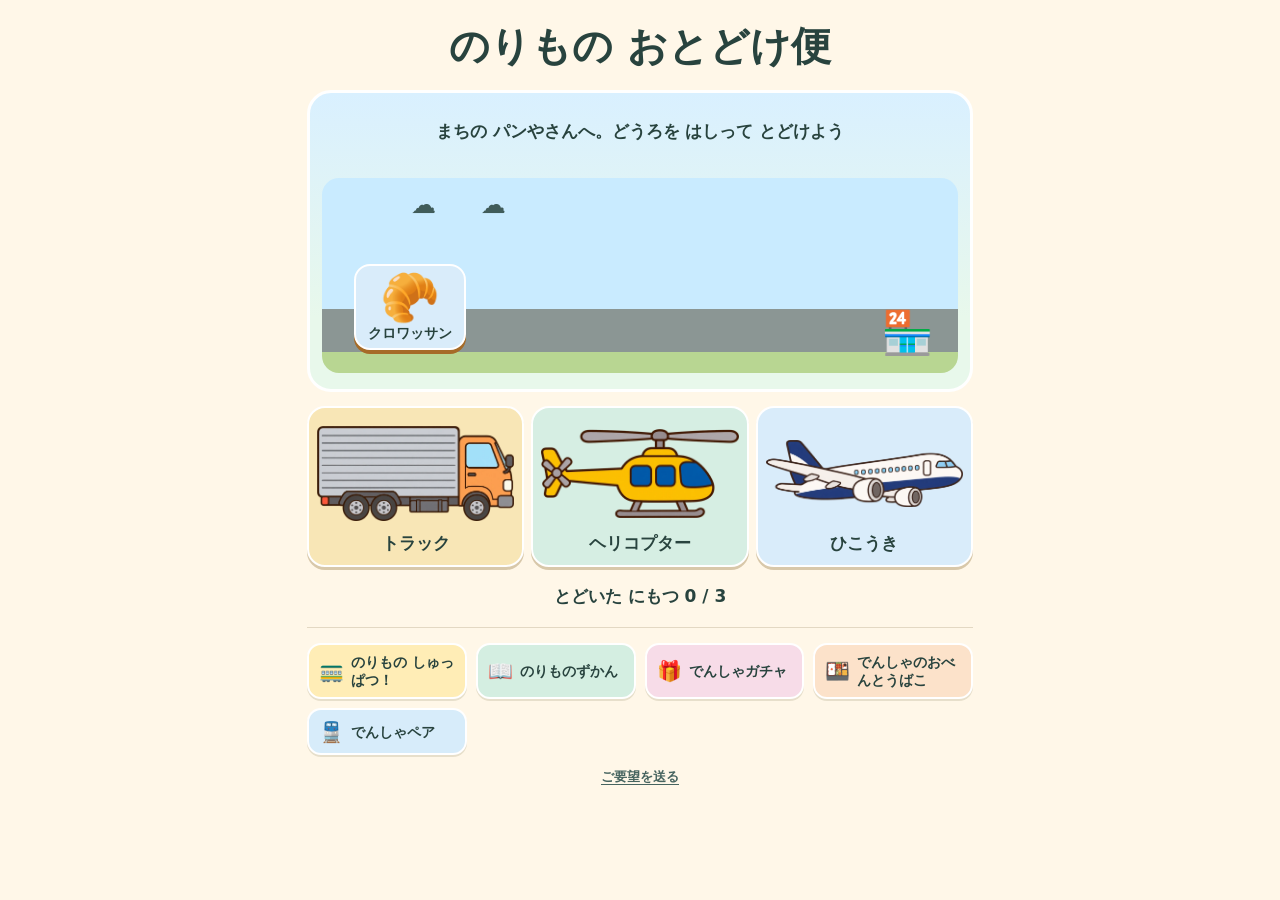
==== delivery/index.html @ 0490b46d "Publish vehicle delivery game" ====
<!doctype html>
<html lang="ja">
<meta charset="utf-8">
<meta name="viewport" content="width=device-width,initial-scale=1">
<title>のりもの おとどけ便</title>
<style>
*{box-sizing:border-box}body{margin:0;background:#fff7e8;color:#28433e;font:700 17px/1.5 system-ui,sans-serif;text-align:center}main{max-width:690px;margin:auto;padding:16px 12px}h1{margin:0;font-size:clamp(26px,6vw,40px)}.parcel{background:#def1e2;border:3px solid white;border-radius:24px;margin:14px 0;padding:16px 8px}#message{min-height:3em;margin:10px 0 0}.vehicles{display:grid;grid-template-columns:repeat(3,minmax(0,1fr));gap:7px}button{font:inherit;cursor:pointer;color:#28433e;touch-action:manipulation;border:2px solid white;border-radius:18px;padding:8px;background:#f8e6b6;min-height:46px;box-shadow:0 3px 0 #d8c8aa}button:nth-child(2){background:#d6eee3}button:nth-child(3){background:#d9ecfa}button img{display:block;width:100%;height:clamp(54px,17vw,115px);object-fit:contain}button:focus-visible{outline:3px solid #963f76;outline-offset:3px}button:disabled{opacity:.6;cursor:default}#next{margin-top:14px;background:#285b51;color:white}@keyframes pop{50%{transform:scale(1.25)}}
.hiiro-links{display:grid;grid-template-columns:repeat(auto-fit,minmax(150px,1fr));gap:9px;margin-top:18px;padding-top:15px;border-top:1px solid #e3d8c3}
.hiiro-links a{display:flex;align-items:center;gap:7px;text-align:left;min-height:47px;padding:8px 10px;border-radius:14px;border:2px solid #fff;background:var(--banner-color);color:#28433e;text-decoration:none;box-shadow:0 2px 0 #e7dfcb;font-size:14px;line-height:1.3}
.banner-icon{font-size:20px;flex:none}
.feedback a{display:inline-block;padding:12px;color:#47645f;font-size:13px;text-underline-offset:3px}
.hiiro-links a:focus-visible,.feedback a:focus-visible{outline:3px solid #963f76;outline-offset:3px}

.parcel{position:relative;overflow:hidden;background:linear-gradient(#d9f0ff,#e8f8eb 76%)}
.journey{position:relative;height:clamp(130px,26vw,195px);margin:8px 4px 0;overflow:hidden;border-radius:17px;background:linear-gradient(#c9ebff 0 67%,#b8d692 67%);isolation:isolate}
.journey .courier[hidden],.depot[hidden]{display:none}
.journey[data-route="truck"]{background:linear-gradient(#c9ebff 0 67%,#8b9694 67% 89%,#b8d692 89%)}
.journey[data-route="heli"]{background:linear-gradient(#c9ebff 0 67%,#83cfe6 67%)}
.journey[data-route="heli"] .destination-art{background:#b4d785;border-radius:50%;padding:0 8px 8px}
.journey[data-route="plane"]{background:linear-gradient(#bbdfff 0 68%,#7b8e99 68% 90%,#b8d692 90%)}
.scenery{position:absolute;left:14%;top:4%;font-size:25px;opacity:.85;letter-spacing:18px}
.destination-art{position:absolute;right:4%;bottom:10%;font-size:42px;line-height:1}
.depot{position:absolute;bottom:12%;left:5%;display:grid;justify-items:center;gap:4px;min-width:100px;padding:7px 12px;background:#ffe59a;border:2px solid #fff;border-radius:16px;box-shadow:0 4px 0 #a66b27;font-size:14px;line-height:1.15}
.depot .parcel-icon{font-size:clamp(30px,7vw,48px);line-height:1}
.depot:active{transform:translateY(2px)}
.vehicles.cargo-picked button{outline:2px solid #886223;outline-offset:1px}
.vehicles.cargo-picked button:focus-visible{outline:3px solid #963f76;outline-offset:3px}
.journey.arrived .destination-art{filter:drop-shadow(0 0 12px #fff1a4);animation:pop .65s ease-out}
.handoff{position:absolute;right:9%;bottom:14%;font-size:clamp(31px,6vw,43px);line-height:1;z-index:1}
.journey.complete .sparkle{animation:pop .55s ease-out 2}
@media(prefers-reduced-motion:reduce){.journey.arrived .destination-art,.journey.complete .sparkle{animation:none}}
.courier{position:absolute;left:0;bottom:9px;width:29%;max-width:170px;height:78px;transform-origin:bottom center}
.courier img{width:100%;height:100%;object-fit:contain}.cargo{position:absolute;top:-8px;left:35%;font-size:clamp(31px,6vw,43px);line-height:1;filter:drop-shadow(0 2px 1px #0003)}
.sparkle{position:absolute;right:4%;top:7%;font-size:30px;opacity:0;transform:scale(.6)}
.journey.arrived .sparkle{opacity:1;transform:none;animation:pop .55s ease-out}
.journey.complete .sparkle{right:9%;font-size:42px}
.vehicles button.try-again{animation:wiggle .34s ease-out}
@keyframes wiggle{25%{transform:translateX(-4px)}75%{transform:translateX(4px)}}
@media(prefers-reduced-motion:reduce){.journey.arrived .sparkle,.vehicles button.try-again{animation:none}}
</style>
<main>
<h1>のりもの おとどけ便</h1>
<section class="parcel">
<p id="message" role="status"></p>
<div class="journey" id="journey">
  <span class="scenery" aria-hidden="true">☁ ☁</span>
  <span class="destination-art" id="destination-art" aria-hidden="true"></span>
  <button type="button" class="depot" id="depot">
    <span class="parcel-icon" id="parcel-icon" aria-hidden="true"></span>
    <span id="parcel-name"></span>
  </button>
  <div class="courier" id="courier" hidden aria-hidden="true"><img id="courier-art" alt=""><span class="cargo" id="cargo"></span></div>
  <span class="handoff" id="handoff" hidden aria-hidden="true"></span>
  <span class="sparkle" id="sparkle" aria-hidden="true"></span>
</div>
</section>
<div class="vehicles" id="vehicles"><button type="button" data-vehicle="truck"><img alt="" src="../assets/delivery.webp">トラック</button>
<button type="button" data-vehicle="heli"><img alt="" src="../assets/helicopter.webp">ヘリコプター</button>
<button type="button" data-vehicle="plane"><img alt="" src="../assets/plane.webp">ひこうき</button></div>
<button id="next" hidden>つぎの おとどけ</button>
<p id="progress"></p>
<nav class="hiiro-links" aria-label="ほかの のりものゲーム">
  <a href="https://yumemayu.github.io/norimono/" style="--banner-color:#ffedb6"><span class="banner-icon" aria-hidden="true">🚃</span><span>のりもの しゅっぱつ！</span></a>
  <a href="https://yumemayu.github.io/norimono/vehicle-book/" style="--banner-color:#d4eee1"><span class="banner-icon" aria-hidden="true">📖</span><span>のりものずかん</span></a>
  <a href="https://yumemayu.github.io/norimono/train-gacha/" style="--banner-color:#f7dce8"><span class="banner-icon" aria-hidden="true">🎁</span><span>でんしゃガチャ</span></a>
  <a href="https://yumemayu.github.io/norimono/train-bento/" style="--banner-color:#fce2ca"><span class="banner-icon" aria-hidden="true">🍱</span><span>でんしゃのおべんとうばこ</span></a>
  <a href="https://yumemayu.github.io/norimono/train-pairs/" style="--banner-color:#d7ecfa"><span class="banner-icon" aria-hidden="true">🚆</span><span>でんしゃペア</span></a>
</nav>
<footer class="feedback"><a href="https://clubs.place/f/fS6twrevaLxr9ZI38eKpOUpW" target="_blank" rel="noopener noreferrer">ご要望を送る</a></footer>

</main>
<script>
const jobs = [
  {icon:'🥐', name:'クロワッサン', destination:'まちの パンやさん', hint:'どうろを はしって とどけよう', vehicle:'truck', arrival:'🏪', result:'パンやさんが オープン！'},
  {icon:'💌', name:'おてがみ', destination:'しまの ともだち', hint:'ちいさな ひろばに おりよう', vehicle:'heli', arrival:'🏝️', result:'おてがみが ついたよ！'},
  {icon:'🎁', name:'プレゼント', destination:'とおくの くうこう', hint:'ながい かっそうろに おりよう', vehicle:'plane', arrival:'🎈', result:'プレゼントが ついたよ！'}
];
const message = document.getElementById('message');
const progress = document.getElementById('progress');
const next = document.getElementById('next');
const buttons = document.querySelectorAll('[data-vehicle]');
const journey = document.getElementById('journey');
const courier = document.getElementById('courier');
const depot = document.getElementById('depot');
const parcelIcon = document.getElementById('parcel-icon');
const parcelName = document.getElementById('parcel-name');
const handoff = document.getElementById('handoff');
const vehicles = document.getElementById('vehicles');
const courierArt = document.getElementById('courier-art');
const cargo = document.getElementById('cargo');
const sparkle = document.getElementById('sparkle');
const destinationArt = document.getElementById('destination-art');
const motion = matchMedia('(prefers-reduced-motion: reduce)');
const flightPaths = {
  truck: [{x:0,y:0},{x:.2,y:0},{x:.62,y:0},{x:1,y:0}],
  heli: [{x:0,y:0},{x:.08,y:-30},{x:.85,y:-32},{x:1,y:0}],
  plane: [{x:0,y:0},{x:.28,y:-26},{x:.7,y:-35},{x:1,y:0}]
};
let travelAnimation;

let index = 0;
let delivered = false;

function showJob() {
  const job = jobs[index];
  delivered = false;
  travelAnimation?.cancel();
  courier.style.transform = '';
  courier.hidden = true;
  depot.hidden = false;
  parcelIcon.textContent = job.icon;
  parcelName.textContent = job.name;
  handoff.hidden = true;
  vehicles.classList.remove('cargo-picked');
  journey.dataset.route = job.vehicle;
  destinationArt.textContent = job.arrival;
  journey.classList.remove('arrived','complete');
  buttons.forEach(button => button.classList.remove('try-again'));
  message.textContent = job.destination + 'へ。' + job.hint;
  progress.textContent = 'とどいた にもつ  ' + index + ' / ' + jobs.length;
  buttons.forEach(button => { button.disabled = false; });
  next.hidden = true;
}

async function moveParcel(parcel, origin, duration) {
  if (motion.matches) return;
  const end = parcel.getBoundingClientRect();
  const x = origin.left + origin.width / 2 - end.left - end.width / 2;
  const y = origin.top + origin.height / 2 - end.top - end.height / 2;
  await parcel.animate([
    {transform: `translate(${x}px,${y}px) scale(.9)`},
    {transform: `translate(${x / 2}px,${y / 2 - 23}px) scale(1.12)`},
    {transform: 'translate(0,0) scale(1)'}
  ], {duration,easing:'ease-in-out'}).finished;
}

async function choose(button) {
  if (delivered) return;
  const vehicle = button.dataset.vehicle;
  const job = jobs[index];
  if (vehicle !== job.vehicle) {
    message.textContent = 'もういちど。' + job.hint;
    button.classList.add('try-again');
    return;
  }
  delivered = true;
  vehicles.classList.remove('cargo-picked');
  buttons.forEach(option => { option.disabled = true; });
  message.textContent = job.name + 'を のせよう！';
  const pickup = parcelIcon.getBoundingClientRect();
  depot.hidden = true;
  courierArt.src = button.querySelector('img').src;
  courier.hidden = false;
  cargo.textContent = job.icon;
  await moveParcel(cargo, pickup, 520);
  message.textContent = button.textContent.trim() + 'で しゅっぱつ！';
  const distance = Math.max(0, journey.clientWidth * .9 - courier.offsetWidth);
  const frames = flightPaths[vehicle].map(({x,y}) => ({transform: `translate(${distance * x}px,${y}px)`}));
  if (motion.matches) {
    courier.style.transform = frames.at(-1).transform;
  } else {
    travelAnimation = courier.animate(frames, {duration:2050,easing:'ease-in-out',fill:'forwards'});
    await travelAnimation.finished;
  }
  const dropoff = cargo.getBoundingClientRect();
  cargo.textContent = '';
  handoff.textContent = job.icon;
  handoff.hidden = false;
  await moveParcel(handoff, dropoff, 500);
  index += 1;
  const complete = index === jobs.length;
  sparkle.textContent = complete ? '🎉' : '✨';
  journey.classList.add('arrived');
  journey.classList.toggle('complete', complete);
  message.textContent = complete ? '🎉 ぜんぶの にもつが とどいたよ！' : job.result;
  progress.textContent = 'とどいた にもつ  ' + index + ' / ' + jobs.length;
  next.textContent = complete ? 'もういちど' : 'つぎの おとどけ';
  next.hidden = false;
  next.focus();
}

buttons.forEach(button => {
  button.onclick = () => choose(button);
  button.addEventListener('animationend', () => button.classList.remove('try-again'));
});
depot.onclick = () => {
  const job = jobs[index];
  message.textContent = job.name + 'を はこぶ のりものを えらぼう。' + job.hint;
  vehicles.classList.add('cargo-picked');
  buttons[0].focus();
};
next.onclick = () => {
  if (index === jobs.length) index = 0;
  showJob();
  buttons[0].focus();
};
showJob();
</script>
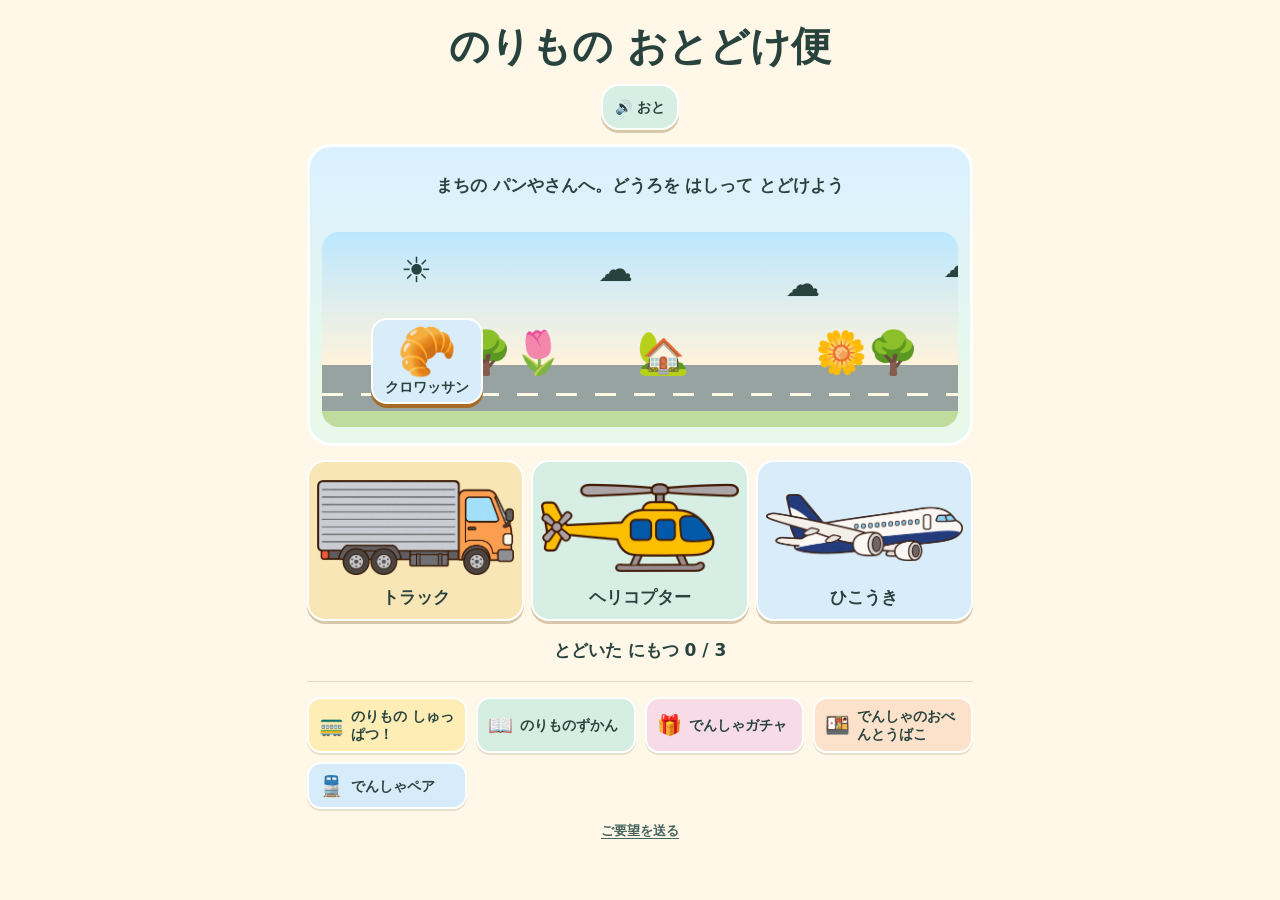
==== commit 3be67762: "Extend delivery routes with scrolling scenery and sound effects" ====
--- a/delivery/index.html
+++ b/delivery/index.html
@@ -37,13 +37,31 @@
 .vehicles button.try-again{animation:wiggle .34s ease-out}
 @keyframes wiggle{25%{transform:translateX(-4px)}75%{transform:translateX(4px)}}
 @media(prefers-reduced-motion:reduce){.journey.arrived .sparkle,.vehicles button.try-again{animation:none}}
+
+.route-world{position:absolute;inset:0 auto 0 0;width:155%;background:linear-gradient(#bce7ff,#fff3dc 66%,#b8d994 66%);overflow:hidden}
+.journey[data-route="truck"] .route-world{background:linear-gradient(#bce7ff,#fff3dc 68%,#96a3a0 68% 92%,#bfdc9e 92%)}
+.journey[data-route="heli"] .route-world{background:linear-gradient(#bde7ff,#eafafa 65%,#83cfe6 65%,#a6e5e9)}
+.journey[data-route="plane"] .route-world{background:linear-gradient(#b7d7fa,#ffebdc 69%,#8796a3 69% 94%,#bcdbad 94%)}
+.route-world::after{content:"";position:absolute;left:0;right:0;bottom:16%;height:3px;background:repeating-linear-gradient(90deg,#fffae3 0 21px,transparent 21px 39px);z-index:-1}
+.route-world{isolation:isolate}
+.journey[data-route="heli"] .route-world::after{bottom:9%;height:17%;opacity:.5;background:radial-gradient(ellipse at center,#fff 0 27%,transparent 29%) 0 0/76px 8px repeat}
+.scenery{inset:0;opacity:1;letter-spacing:normal;pointer-events:none;z-index:-1}
+.scenery span{position:absolute;left:var(--x);font-size:clamp(21px,5vw,42px);line-height:1;white-space:nowrap}
+.scenery .sky{top:var(--y);font-size:clamp(20px,4.5vw,35px)}
+.scenery .land{bottom:27%}
+.destination-art{right:4%;bottom:24%}
+.handoff{right:8%;bottom:27%}
+.courier{width:18.7%}
+.sound-toggle{padding:6px 12px;font-size:14px;margin-top:8px}
 </style>
 <main>
 <h1>のりもの おとどけ便</h1>
+<button class="sound-toggle" id="sound" type="button" aria-pressed="true">🔊 おと</button>
 <section class="parcel">
 <p id="message" role="status"></p>
 <div class="journey" id="journey">
-  <span class="scenery" aria-hidden="true">☁ ☁</span>
+  <div class="route-world" id="route-world">
+  <div class="scenery" id="scenery" aria-hidden="true"></div>
   <span class="destination-art" id="destination-art" aria-hidden="true"></span>
   <button type="button" class="depot" id="depot">
     <span class="parcel-icon" id="parcel-icon" aria-hidden="true"></span>
@@ -52,6 +70,7 @@
   <div class="courier" id="courier" hidden aria-hidden="true"><img id="courier-art" alt=""><span class="cargo" id="cargo"></span></div>
   <span class="handoff" id="handoff" hidden aria-hidden="true"></span>
   <span class="sparkle" id="sparkle" aria-hidden="true"></span>
+  </div>
 </div>
 </section>
 <div class="vehicles" id="vehicles"><button type="button" data-vehicle="truck"><img alt="" src="../assets/delivery.webp">トラック</button>
@@ -80,6 +99,59 @@
 const next = document.getElementById('next');
 const buttons = document.querySelectorAll('[data-vehicle]');
 const journey = document.getElementById('journey');
+const world = document.getElementById('route-world');
+const scenery = document.getElementById('scenery');
+const soundButton = document.getElementById('sound');
+const landmarks = {
+  truck: [[14,'🌳🌷'],[32,'🏡'],[50,'🌼🌳'],[69,'🏠'],[84,'🌷']],
+  heli: [[13,'🌴'],[35,'⛵'],[54,'🐬'],[72,'⛵'],[85,'🌴']],
+  plane: [[14,'🌳'],[34,'⛰️'],[49,'🎈'],[69,'⛰️'],[82,'🗼']]
+};
+let cameraAnimation;
+let audioContext;
+
+function tone(notes) {
+  if (soundButton.getAttribute('aria-pressed') !== 'true') return;
+  const AudioContext = window.AudioContext || window.webkitAudioContext;
+  if (!AudioContext) return;
+  audioContext ??= new AudioContext();
+  if (audioContext.state === 'suspended') audioContext.resume().catch(() => {});
+  const start = audioContext.currentTime;
+  for (const [frequency, delay, duration] of notes) {
+    const oscillator = audioContext.createOscillator();
+    const gain = audioContext.createGain();
+    const time = start + delay;
+    oscillator.frequency.value = frequency;
+    oscillator.connect(gain);
+    gain.connect(audioContext.destination);
+    gain.gain.setValueAtTime(.001,time);
+    gain.gain.exponentialRampToValueAtTime(.075,time + .025);
+    gain.gain.exponentialRampToValueAtTime(.001,time + duration);
+    oscillator.start(time);
+    oscillator.stop(time + duration);
+  }
+}
+
+soundButton.onclick = () => {
+  const enabled = soundButton.getAttribute('aria-pressed') !== 'true';
+  soundButton.setAttribute('aria-pressed', String(enabled));
+  soundButton.textContent = enabled ? '🔊 おと' : '🔇 おと';
+  if (enabled) tone([[523,0,.14]]);
+  else audioContext?.suspend().catch(() => {});
+};
+
+function drawScenery(vehicle) {
+  scenery.replaceChildren();
+  for (const [x, art, y] of [[8,'☀️',11],[28,'☁️',10],[47,'☁️',18],[63,'☁️',8],[80,'☁️',17],...landmarks[vehicle]]) {
+    const item = document.createElement('span');
+    item.className = y ? 'sky' : 'land';
+    item.style.setProperty('--x', x + '%');
+    item.style.setProperty('--y', y + '%');
+    item.textContent = art;
+    scenery.append(item);
+  }
+}
+
 const courier = document.getElementById('courier');
 const depot = document.getElementById('depot');
 const parcelIcon = document.getElementById('parcel-icon');
@@ -105,6 +177,8 @@
   const job = jobs[index];
   delivered = false;
   travelAnimation?.cancel();
+  cameraAnimation?.cancel();
+  world.style.transform = '';
   courier.style.transform = '';
   courier.hidden = true;
   depot.hidden = false;
@@ -113,6 +187,7 @@
   handoff.hidden = true;
   vehicles.classList.remove('cargo-picked');
   journey.dataset.route = job.vehicle;
+  drawScenery(job.vehicle);
   destinationArt.textContent = job.arrival;
   journey.classList.remove('arrived','complete');
   buttons.forEach(button => button.classList.remove('try-again'));
@@ -144,6 +219,7 @@
     return;
   }
   delivered = true;
+  tone([[392,0,.14],[523,.09,.18]]);
   vehicles.classList.remove('cargo-picked');
   buttons.forEach(option => { option.disabled = true; });
   message.textContent = job.name + 'を のせよう！';
@@ -154,13 +230,21 @@
   cargo.textContent = job.icon;
   await moveParcel(cargo, pickup, 520);
   message.textContent = button.textContent.trim() + 'で しゅっぱつ！';
-  const distance = Math.max(0, journey.clientWidth * .9 - courier.offsetWidth);
+  const scrollDistance = world.offsetWidth - journey.clientWidth;
+  const distance = Math.max(0, world.offsetWidth * .93 - courier.offsetWidth);
+  const duration = 3850;
+  const pan = flightPaths[vehicle].map(({x}) => ({transform:`translateX(${-scrollDistance * x}px)`}));
+  const departure = vehicle === 'truck' ? 196 : vehicle === 'heli' ? 294 : 392;
+  tone([[departure,0,.22],[departure * 1.5,.16,.3]]);
   const frames = flightPaths[vehicle].map(({x,y}) => ({transform: `translate(${distance * x}px,${y}px)`}));
   if (motion.matches) {
     courier.style.transform = frames.at(-1).transform;
+    world.style.transform = pan.at(-1).transform;
   } else {
-    travelAnimation = courier.animate(frames, {duration:2050,easing:'ease-in-out',fill:'forwards'});
-    await travelAnimation.finished;
+    const timing = {duration,easing:'ease-in-out',fill:'forwards'};
+    cameraAnimation = world.animate(pan,timing);
+    travelAnimation = courier.animate(frames,timing);
+    await Promise.all([travelAnimation.finished,cameraAnimation.finished]);
   }
   const dropoff = cargo.getBoundingClientRect();
   cargo.textContent = '';
@@ -169,6 +253,7 @@
   await moveParcel(handoff, dropoff, 500);
   index += 1;
   const complete = index === jobs.length;
+  tone(complete ? [[523,0,.2],[659,.14,.2],[784,.28,.2],[1047,.42,.35]] : [[659,0,.18],[880,.13,.28]]);
   sparkle.textContent = complete ? '🎉' : '✨';
   journey.classList.add('arrived');
   journey.classList.toggle('complete', complete);
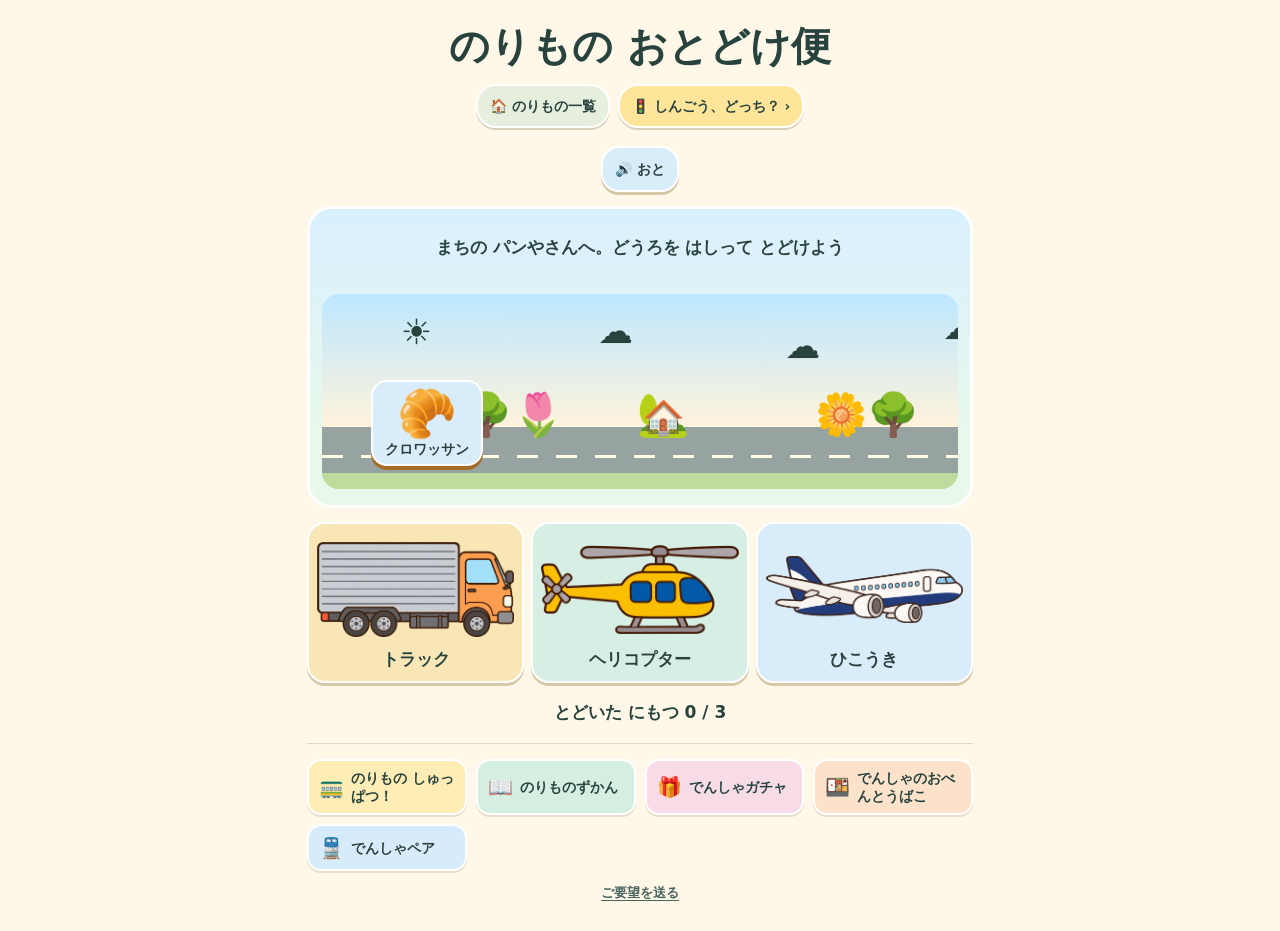
==== commit da6bdb5d: "Add quick links between vehicle games" ====
--- a/delivery/index.html
+++ b/delivery/index.html
@@ -53,9 +53,17 @@
 .handoff{right:8%;bottom:27%}
 .courier{width:18.7%}
 .sound-toggle{padding:6px 12px;font-size:14px;margin-top:8px}
+.quick-games{display:flex;justify-content:center;flex-wrap:wrap;gap:8px;margin:8px 0 10px}
+.quick-games a{display:inline-flex;align-items:center;justify-content:center;gap:5px;min-height:44px;padding:6px 12px;border:2px solid #fff;border-radius:20px;background:#e6efde;color:#28433e;font-size:14px;text-decoration:none;box-shadow:0 2px 0 #dbd0ba}
+.quick-games .quick-next{background:#ffe59a}
+.quick-games a:focus-visible{outline:3px solid #963f76;outline-offset:2px}
 </style>
 <main>
 <h1>のりもの おとどけ便</h1>
+<nav class="quick-games" aria-label="ゲームをきりかえる">
+  <a href="../">🏠 のりもの一覧</a>
+  <a class="quick-next" href="../train-switch/"><span aria-hidden="true">🚦</span> しんごう、どっち？ <span aria-hidden="true">›</span></a>
+</nav>
 <button class="sound-toggle" id="sound" type="button" aria-pressed="true">🔊 おと</button>
 <section class="parcel">
 <p id="message" role="status"></p>
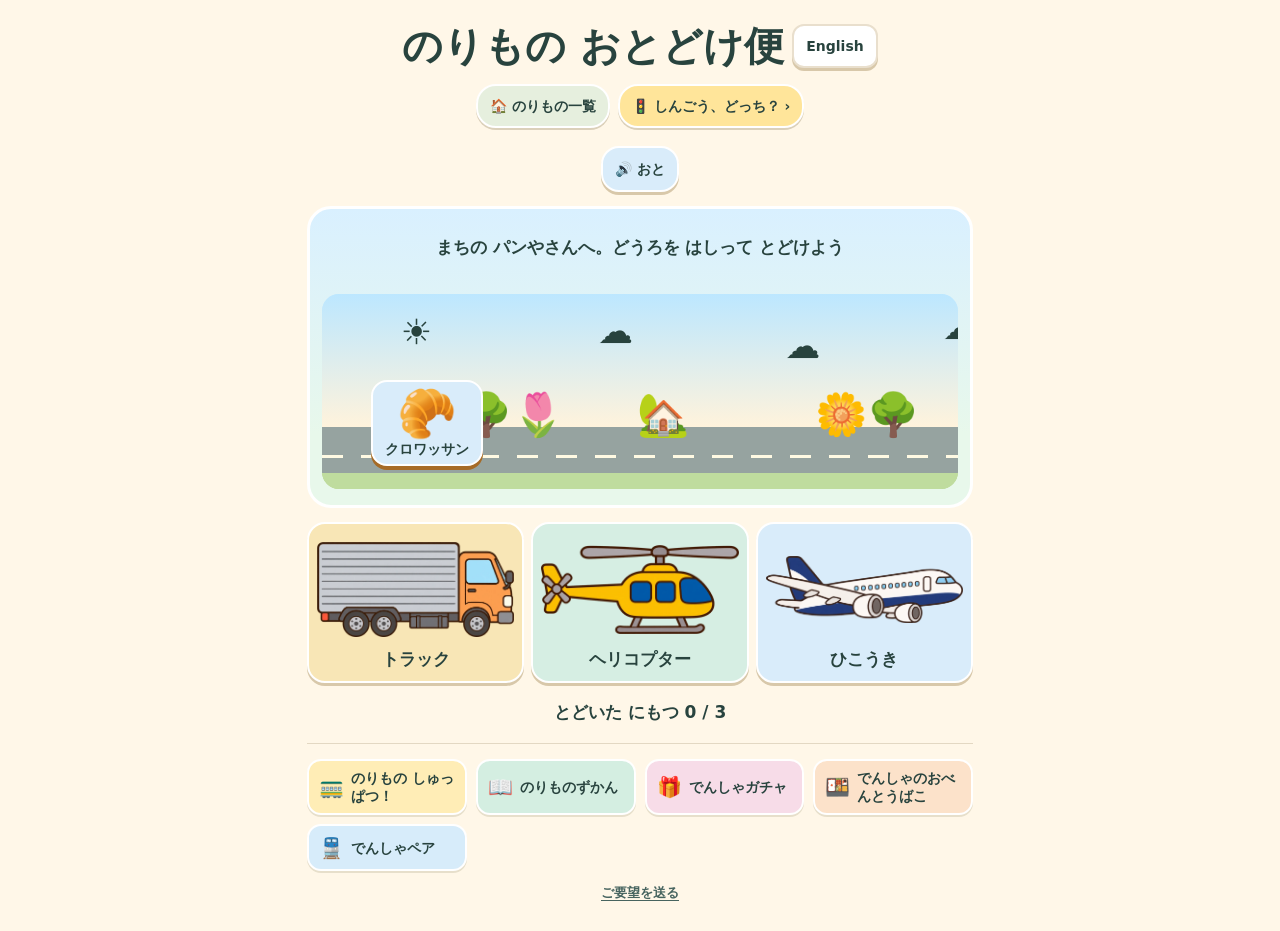
==== commit 31f273cb: "Add Japanese and English switching to the new vehicle games" ====
--- a/delivery/index.html
+++ b/delivery/index.html
@@ -57,9 +57,13 @@
 .quick-games a{display:inline-flex;align-items:center;justify-content:center;gap:5px;min-height:44px;padding:6px 12px;border:2px solid #fff;border-radius:20px;background:#e6efde;color:#28433e;font-size:14px;text-decoration:none;box-shadow:0 2px 0 #dbd0ba}
 .quick-games .quick-next{background:#ffe59a}
 .quick-games a:focus-visible{outline:3px solid #963f76;outline-offset:2px}
+#game-language{min-height:44px;padding:0 12px;border:2px solid #e9dfcd;border-radius:12px;background:#fff;color:#28433e;font:700 14px system-ui;white-space:nowrap}
+.game-heading{display:flex;align-items:center;justify-content:center;gap:8px;flex-wrap:wrap}
+.game-heading h1{margin-block:0}
+.town-games{display:inline-flex;align-items:center;min-height:44px;padding:0 12px;color:#463b33}
 </style>
 <main>
-<h1>のりもの おとどけ便</h1>
+<header class="game-heading"><h1>のりもの おとどけ便</h1><button id="game-language" type="button" lang="en">English</button></header>
 <nav class="quick-games" aria-label="ゲームをきりかえる">
   <a href="../">🏠 のりもの一覧</a>
   <a class="quick-next" href="../train-switch/"><span aria-hidden="true">🚦</span> しんごう、どっち？ <span aria-hidden="true">›</span></a>
@@ -106,6 +110,7 @@
 const progress = document.getElementById('progress');
 const next = document.getElementById('next');
 const buttons = document.querySelectorAll('[data-vehicle]');
+const vehicleNames = new Map(Array.from(buttons, button => [button, button.textContent.trim()]));
 const journey = document.getElementById('journey');
 const world = document.getElementById('route-world');
 const scenery = document.getElementById('scenery');
@@ -237,7 +242,7 @@
   courier.hidden = false;
   cargo.textContent = job.icon;
   await moveParcel(cargo, pickup, 520);
-  message.textContent = button.textContent.trim() + 'で しゅっぱつ！';
+  message.textContent = vehicleNames.get(button) + 'で しゅっぱつ！';
   const scrollDistance = world.offsetWidth - journey.clientWidth;
   const distance = Math.max(0, world.offsetWidth * .93 - courier.offsetWidth);
   const duration = 3850;
@@ -289,3 +294,4 @@
 };
 showJob();
 </script>
+<script src="../assets/game-language.js"></script>
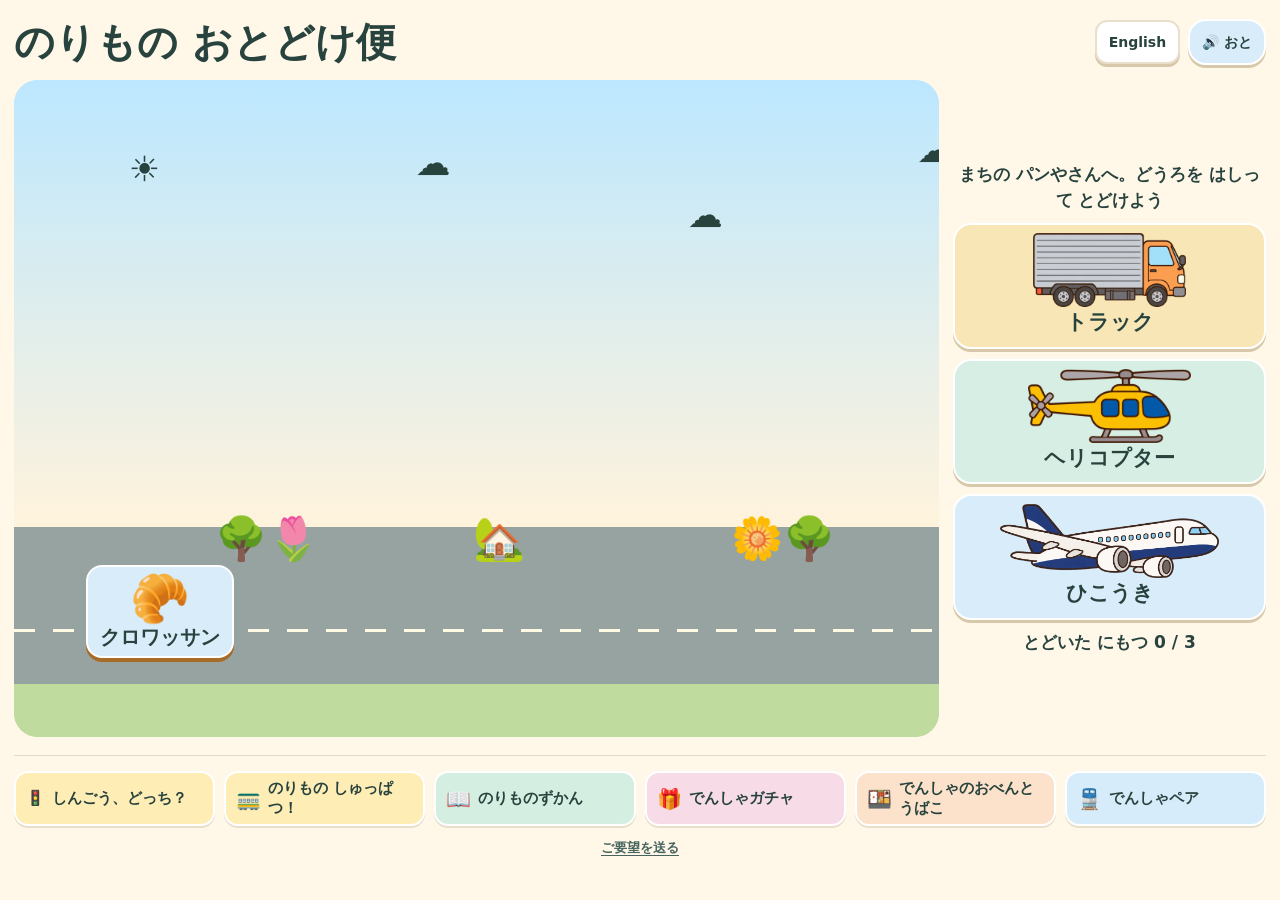
==== commit b8850d45: "Unify Norimono landscape game layouts" ====
--- a/delivery/index.html
+++ b/delivery/index.html
@@ -53,24 +53,17 @@
 .handoff{right:8%;bottom:27%}
 .courier{width:18.7%}
 .sound-toggle{padding:6px 12px;font-size:14px;margin-top:8px}
-.quick-games{display:flex;justify-content:center;flex-wrap:wrap;gap:8px;margin:8px 0 10px}
-.quick-games a{display:inline-flex;align-items:center;justify-content:center;gap:5px;min-height:44px;padding:6px 12px;border:2px solid #fff;border-radius:20px;background:#e6efde;color:#28433e;font-size:14px;text-decoration:none;box-shadow:0 2px 0 #dbd0ba}
-.quick-games .quick-next{background:#ffe59a}
-.quick-games a:focus-visible{outline:3px solid #963f76;outline-offset:2px}
 #game-language{min-height:44px;padding:0 12px;border:2px solid #e9dfcd;border-radius:12px;background:#fff;color:#28433e;font:700 14px system-ui;white-space:nowrap}
 .game-heading{display:flex;align-items:center;justify-content:center;gap:8px;flex-wrap:wrap}
 .game-heading h1{margin-block:0}
 .town-games{display:inline-flex;align-items:center;min-height:44px;padding:0 12px;color:#463b33}
 </style>
-<main>
-<header class="game-heading"><h1>のりもの おとどけ便</h1><button id="game-language" type="button" lang="en">English</button></header>
-<nav class="quick-games" aria-label="ゲームをきりかえる">
-  <a href="../">🏠 のりもの一覧</a>
-  <a class="quick-next" href="../train-switch/"><span aria-hidden="true">🚦</span> しんごう、どっち？ <span aria-hidden="true">›</span></a>
-</nav>
-<button class="sound-toggle" id="sound" type="button" aria-pressed="true">🔊 おと</button>
-<section class="parcel">
-<p id="message" role="status"></p>
+<link rel="stylesheet" href="../assets/norimono-layout.css">
+<main class="norimono norimono-delivery">
+<header class="game-heading"><h1>のりもの おとどけ便</h1><button id="game-language" type="button" lang="en">English</button><button class="sound-toggle" id="sound" type="button" aria-pressed="true">🔊 おと</button></header>
+
+<div class="play"><section class="parcel">
+
 <div class="journey" id="journey">
   <div class="route-world" id="route-world">
   <div class="scenery" id="scenery" aria-hidden="true"></div>
@@ -85,12 +78,13 @@
   </div>
 </div>
 </section>
-<div class="vehicles" id="vehicles"><button type="button" data-vehicle="truck"><img alt="" src="../assets/delivery.webp">トラック</button>
+<aside class="action-panel"><p id="message" role="status"></p><div class="vehicles" id="vehicles"><button type="button" data-vehicle="truck"><img alt="" src="../assets/delivery.webp">トラック</button>
 <button type="button" data-vehicle="heli"><img alt="" src="../assets/helicopter.webp">ヘリコプター</button>
 <button type="button" data-vehicle="plane"><img alt="" src="../assets/plane.webp">ひこうき</button></div>
 <button id="next" hidden>つぎの おとどけ</button>
-<p id="progress"></p>
+<p id="progress"></p></aside></div>
 <nav class="hiiro-links" aria-label="ほかの のりものゲーム">
+  <a style="--banner-color:#ffedb6" href="../train-switch/"><span aria-hidden="true">🚦</span> しんごう、どっち？</a>
   <a href="https://yumemayu.github.io/norimono/" style="--banner-color:#ffedb6"><span class="banner-icon" aria-hidden="true">🚃</span><span>のりもの しゅっぱつ！</span></a>
   <a href="https://yumemayu.github.io/norimono/vehicle-book/" style="--banner-color:#d4eee1"><span class="banner-icon" aria-hidden="true">📖</span><span>のりものずかん</span></a>
   <a href="https://yumemayu.github.io/norimono/train-gacha/" style="--banner-color:#f7dce8"><span class="banner-icon" aria-hidden="true">🎁</span><span>でんしゃガチャ</span></a>
--- a/assets/norimono-layout.css
+++ b/assets/norimono-layout.css
@@ -0,0 +1,115 @@
+/* See DESIGN_SYSTEM.md for the layout and control conventions. */
+.norimono [hidden] { display: none !important; }
+
+.norimono :is(.primary-action, #next.primary-action, #again.primary-action, #mode.primary-action) {
+  display: flex;
+  align-items: center;
+  justify-content: center;
+  min-height: 72px;
+  padding: 12px;
+  border: 4px solid #fff8cf;
+  border-radius: 24px;
+  background: #126c50;
+  box-shadow: 0 7px #084733;
+  color: #fff;
+  font-size: clamp(21px, 3.4vw, 40px);
+  font-weight: 900;
+  line-height: 1.2;
+  overflow-wrap: anywhere;
+  touch-action: manipulation;
+}
+.norimono :is(.primary-action, #next.primary-action, #again.primary-action, #mode.primary-action):active {
+  transform: translateY(4px);
+  box-shadow: 0 3px #084733;
+}
+.norimono :is(.primary-action, #next.primary-action, #again.primary-action, #mode.primary-action):focus-visible {
+  outline: 3px solid #122c82;
+  outline-offset: 3px;
+}
+
+.norimono .hiiro-links {
+  width: 100%;
+  max-width: none;
+}
+.norimono-delivery .journey {
+  height: clamp(245px, 46dvh, 420px);
+}
+.norimono-town.bigger > .hiiro-links, .norimono-town.bigger > footer { display: none; }
+.norimono-town > .town-choices button { flex: 1 1 125px; }
+.norimono-pairs #actions button { width: 100%; }
+
+@media (orientation: landscape) and (min-width: 740px) and (min-height: 360px) {
+  .norimono:not(.bigger) {
+    --play: clamp(245px, 73dvh, 760px);
+    width: 100%;
+    max-width: none;
+    padding: 12px 14px 18px;
+  }
+  .norimono > header { margin-top: 0; margin-bottom: 8px; }
+  .norimono > .hiiro-links, .norimono > footer { grid-column: 1 / -1; }
+  .norimono > .hiiro-links:has(> a) {
+    grid-template-columns: repeat(auto-fit, minmax(145px, 1fr));
+  }
+  .norimono > .hiiro-links a {
+    min-height: 48px;
+    padding: 6px 10px;
+    flex-direction: row;
+    background: var(--banner-color, #dfedc9);
+    font-size: 15px;
+  }
+  .norimono > .hiiro-links a::after { display: none; }
+  .norimono > .hiiro-links .banner-icon { font-size: 20px; }
+  .norimono-departure { grid-template-columns: minmax(0,1fr) minmax(220px,25%); grid-template-rows: auto auto auto auto auto; gap: 8px 14px; }
+  .norimono-departure > .scene { height: var(--play); min-height: 0; }
+  .norimono-departure > .go-row { align-self: center; }
+  .norimono-departure .go-row .go { min-height: 33dvh; }
+  .norimono-departure .go-row .horn { width: 100%; }
+  .norimono-departure .go-row .go { font-size: clamp(23px,3.4vw,48px); }
+  .norimono-departure .go-icon { width: clamp(30px,4vw,46px); font-size: 28px; }
+  .norimono-delivery .play { display: grid; grid-template-columns: minmax(0,1fr) minmax(220px,25%); gap: 14px; align-items: stretch; }
+  .norimono-delivery .parcel { margin: 0; padding: 0; border: 0; min-width: 0; }
+  .norimono-delivery .journey { height: var(--play); margin: 0; border-radius: 22px; }
+  .norimono-delivery .action-panel { display: flex; flex-direction: column; justify-content: center; gap: 10px; }
+  .norimono-delivery #message, .norimono-delivery #progress { margin: 0; min-height: 0; }
+  .norimono-delivery .vehicles { grid-template-columns: 1fr; gap: 10px; }
+  .norimono-delivery .vehicles button { min-height: clamp(65px,14dvh,117px); font-size: 21px; }
+  .norimono-delivery .vehicles button img { height: clamp(34px,9dvh,74px); }
+  .norimono-delivery #next { width: 100%; min-height: 78px; margin: 0; }
+  .norimono-delivery .destination-art { font-size: clamp(42px,7vw,84px); }
+  .norimono-delivery .depot { min-height: 88px; font-size: 20px; }
+  .norimono-delivery .courier { height: clamp(75px,15dvh,130px); }
+  .norimono-delivery .game-heading #sound { margin: 0; }
+  .norimono-delivery .game-heading #game-language { margin-left: auto; }
+  .norimono-switch .play { display: grid; grid-template-columns: minmax(0,1fr) minmax(220px,25%); gap: 14px; align-items: center; min-height: var(--play); }
+  .norimono-switch .board { margin: 0; }
+  .norimono-switch .controls { display: grid; grid-template-columns: 1fr; gap: 12px; }
+  .norimono-switch .controls button { width: 100%; min-height: clamp(68px,13dvh,110px); font-size: 22px; }
+  .norimono-switch .controls #go { grid-column: 1; margin: 0; }
+  .norimono-switch #message, .norimono-switch #progress { margin: 0; }
+  .norimono-town { display: grid; grid-template-columns: minmax(0,1fr) minmax(210px,22%); gap: 8px 14px; align-items: center; }
+  .norimono-town > header, .norimono-town > #status { grid-column: 1 / -1; }
+  .norimono-town:not(.bigger) > #map { grid-area: 2 / 1; max-height: var(--play); margin: 0; }
+  .norimono-town:not(.bigger) > nav.town-choices { grid-area: 2 / 2; display: grid; }
+  .norimono-town > nav.town-choices button { min-height: clamp(54px, 11dvh, 90px); font-size: 20px; }
+  .norimono-gacha { grid-template-columns: minmax(0,1fr) minmax(220px,25%); gap: 8px 14px; }
+  .norimono-gacha .stage { min-height: var(--play); display: flex; flex-direction: column; justify-content: center; }
+  .norimono-gacha .train-area { min-height: clamp(180px,49dvh,490px); }
+  .norimono.norimono-gacha #next.primary-action { min-height: 30dvh; font-size: clamp(19px,2.35vw,30px); }
+  .norimono-bento { grid-template-columns: minmax(0,1fr) minmax(220px,25%); gap: 8px 14px; }
+  .norimono-bento #board { max-width: 100%; align-self: center; }
+  .norimono-bento #tray { align-self: center; width: 100%; max-width: none; gap: 8px; }
+  .norimono-bento #tray .piece { min-height: clamp(65px,13dvh,107px)!important; }
+  .norimono-bento #tray .piece img { height: 55px!important; }
+  .norimono-pairs { grid-template-columns: minmax(0,1fr) minmax(220px,25%); gap: 8px 14px; }
+  .norimono-pairs #board { max-width: none; }
+  .norimono-pairs .card { height: clamp(130px,30dvh,300px); }
+  .norimono-pairs #track { align-self: center; height: clamp(140px,27dvh,240px); }
+  .norimono-pairs #actions :is(#again, #mode).primary-action { min-height: 84px; font-size: clamp(18px,2.2vw,30px); }
+  .norimono-book #browse { display: grid; grid-template-columns: minmax(0,1fr) minmax(170px,20%); align-items: center; gap: 8px 14px; }
+  .norimono-book #hint { grid-column: 1/-1; }
+  .norimono-book .cards { min-height: calc(var(--play) - 35px); grid-template-columns: repeat(3,minmax(0,1fr)); gap: 12px; }
+  .norimono-book .cards .card { min-height: 0; }
+  .norimono-book .cards .card img { height: clamp(72px,13dvh,124px); }
+  .norimono-book #browse .pager { display: grid; justify-content: stretch; justify-items: stretch; gap: 14px; margin: 0; }
+  .norimono-book #browse .pager .arrow { width: 100%; min-height: 88px; }
+}
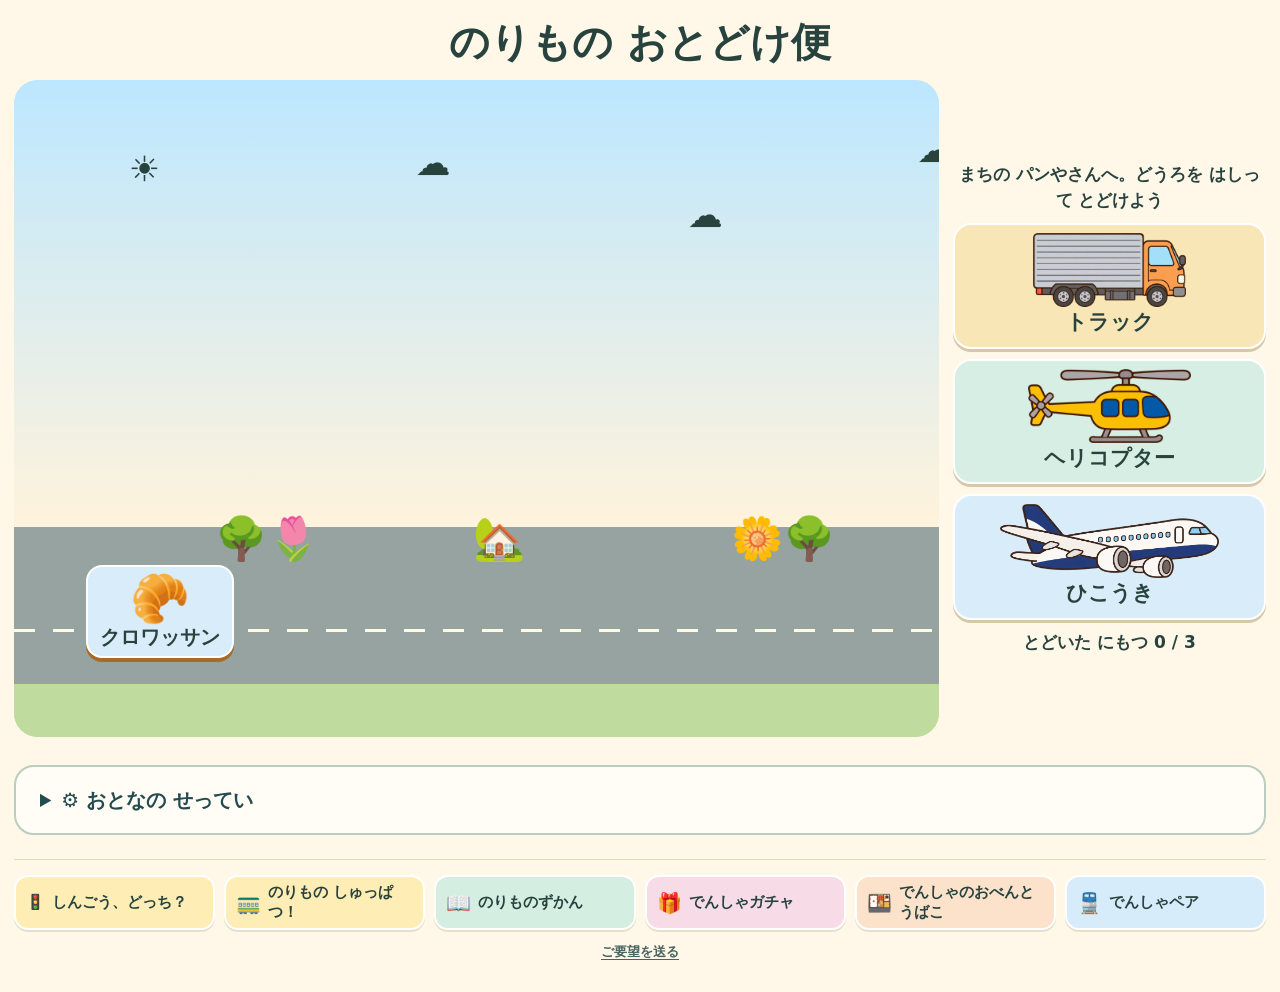
==== commit ed524876: "Move vehicle game language and volume into grown-up settings" ====
--- a/delivery/index.html
+++ b/delivery/index.html
@@ -58,8 +58,9 @@
 .game-heading h1{margin-block:0}
 .town-games{display:inline-flex;align-items:center;min-height:44px;padding:0 12px;color:#463b33}
 </style>
-<link rel="stylesheet" href="../assets/norimono-layout.css">
-<main class="norimono norimono-delivery">
+<link rel="stylesheet" href="../assets/norimono-layout.css?v=2">
+<script src="../assets/toddler-controls.js?v=4" defer></script>
+<main data-game-audio class="norimono norimono-delivery">
 <header class="game-heading"><h1>のりもの おとどけ便</h1><button id="game-language" type="button" lang="en">English</button><button class="sound-toggle" id="sound" type="button" aria-pressed="true">🔊 おと</button></header>
 
 <div class="play"><section class="parcel">
@@ -130,7 +131,7 @@
     const time = start + delay;
     oscillator.frequency.value = frequency;
     oscillator.connect(gain);
-    gain.connect(audioContext.destination);
+    gain.connect(norimonoAudio.output(audioContext));
     gain.gain.setValueAtTime(.001,time);
     gain.gain.exponentialRampToValueAtTime(.075,time + .025);
     gain.gain.exponentialRampToValueAtTime(.001,time + duration);
--- a/assets/norimono-layout.css
+++ b/assets/norimono-layout.css
@@ -113,3 +113,16 @@
   .norimono-book #browse .pager { display: grid; justify-content: stretch; justify-items: stretch; gap: 14px; margin: 0; }
   .norimono-book #browse .pager .arrow { width: 100%; min-height: 88px; }
 }
+
+.parent-settings{grid-column:1/-1;width:100%;text-align:left;margin:28px 0 0;border:2px solid #bbccc3;border-radius:20px;background:#fffdf5;color:#234b50;overflow:hidden}
+.parent-settings summary{display:list-item;cursor:pointer;padding:18px 24px;min-height:64px;font-weight:800;font-size:20px;touch-action:manipulation}
+.parent-settings summary:focus-visible{outline:4px solid #276aa0;outline-offset:-4px}
+.parent-settings-body{display:flex;align-items:center;justify-content:center;flex-wrap:wrap;gap:20px;padding:18px;border-top:1px solid #d5dfd7}
+.parent-settings .sound{margin:0}.parent-settings .panel{margin:0;min-width:min(100%,320px)}
+.parent-settings :is(#lang,#language,#game-language){width:auto;min-width:100px;max-width:220px;margin:0}
+.parent-settings ~ nav.hiiro-links{margin-top:24px}
+@media(orientation:landscape) and (min-width:740px){.norimono > .parent-settings{grid-column:1/-1}}
+
+.parent-volume { display: flex; align-items: center; flex-wrap: wrap; gap: 10px; }
+.parent-volume input { max-width: 45vw; }
+.norimono-town.bigger > .parent-settings { display: none; }
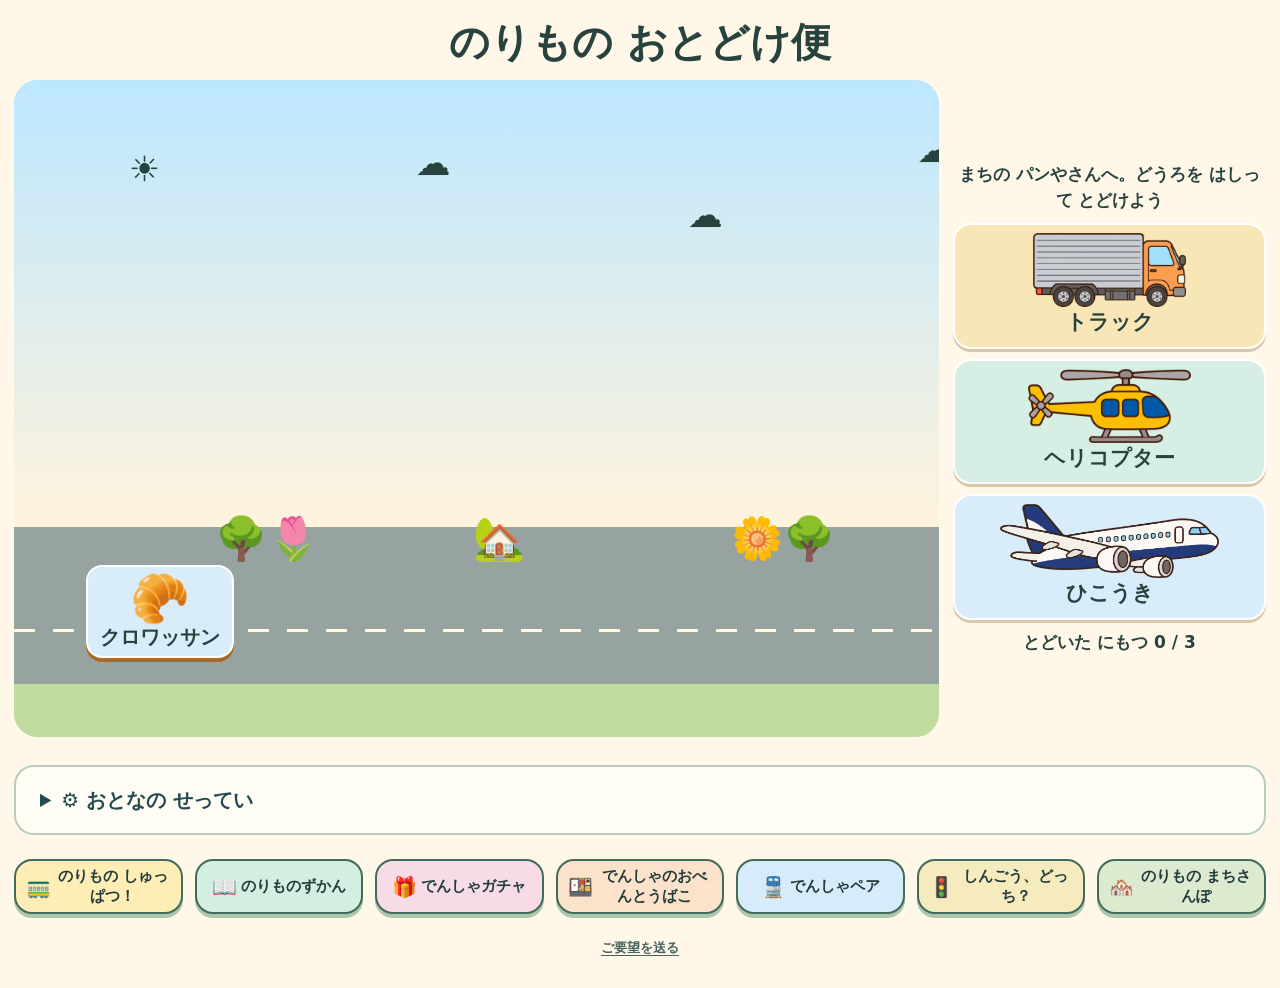
==== commit a55c5191: "Share the vehicle game footer links" ====
--- a/delivery/index.html
+++ b/delivery/index.html
@@ -5,11 +5,8 @@
 <title>のりもの おとどけ便</title>
 <style>
 *{box-sizing:border-box}body{margin:0;background:#fff7e8;color:#28433e;font:700 17px/1.5 system-ui,sans-serif;text-align:center}main{max-width:690px;margin:auto;padding:16px 12px}h1{margin:0;font-size:clamp(26px,6vw,40px)}.parcel{background:#def1e2;border:3px solid white;border-radius:24px;margin:14px 0;padding:16px 8px}#message{min-height:3em;margin:10px 0 0}.vehicles{display:grid;grid-template-columns:repeat(3,minmax(0,1fr));gap:7px}button{font:inherit;cursor:pointer;color:#28433e;touch-action:manipulation;border:2px solid white;border-radius:18px;padding:8px;background:#f8e6b6;min-height:46px;box-shadow:0 3px 0 #d8c8aa}button:nth-child(2){background:#d6eee3}button:nth-child(3){background:#d9ecfa}button img{display:block;width:100%;height:clamp(54px,17vw,115px);object-fit:contain}button:focus-visible{outline:3px solid #963f76;outline-offset:3px}button:disabled{opacity:.6;cursor:default}#next{margin-top:14px;background:#285b51;color:white}@keyframes pop{50%{transform:scale(1.25)}}
-.hiiro-links{display:grid;grid-template-columns:repeat(auto-fit,minmax(150px,1fr));gap:9px;margin-top:18px;padding-top:15px;border-top:1px solid #e3d8c3}
-.hiiro-links a{display:flex;align-items:center;gap:7px;text-align:left;min-height:47px;padding:8px 10px;border-radius:14px;border:2px solid #fff;background:var(--banner-color);color:#28433e;text-decoration:none;box-shadow:0 2px 0 #e7dfcb;font-size:14px;line-height:1.3}
-.banner-icon{font-size:20px;flex:none}
 .feedback a{display:inline-block;padding:12px;color:#47645f;font-size:13px;text-underline-offset:3px}
-.hiiro-links a:focus-visible,.feedback a:focus-visible{outline:3px solid #963f76;outline-offset:3px}
+.feedback a:focus-visible{outline:3px solid #963f76;outline-offset:3px}
 
 .parcel{position:relative;overflow:hidden;background:linear-gradient(#d9f0ff,#e8f8eb 76%)}
 .journey{position:relative;height:clamp(130px,26vw,195px);margin:8px 4px 0;overflow:hidden;border-radius:17px;background:linear-gradient(#c9ebff 0 67%,#b8d692 67%);isolation:isolate}
@@ -58,8 +55,9 @@
 .game-heading h1{margin-block:0}
 .town-games{display:inline-flex;align-items:center;min-height:44px;padding:0 12px;color:#463b33}
 </style>
+<link rel="stylesheet" href="../assets/train-game-links.css?v=2">
 <link rel="stylesheet" href="../assets/norimono-layout.css?v=2">
-<script src="../assets/toddler-controls.js?v=4" defer></script>
+<script src="../assets/toddler-controls.js?v=5" defer></script>
 <main data-game-audio class="norimono norimono-delivery">
 <header class="game-heading"><h1>のりもの おとどけ便</h1><button id="game-language" type="button" lang="en">English</button><button class="sound-toggle" id="sound" type="button" aria-pressed="true">🔊 おと</button></header>
 
@@ -84,14 +82,8 @@
 <button type="button" data-vehicle="plane"><img alt="" src="../assets/plane.webp">ひこうき</button></div>
 <button id="next" hidden>つぎの おとどけ</button>
 <p id="progress"></p></aside></div>
-<nav class="hiiro-links" aria-label="ほかの のりものゲーム">
-  <a style="--banner-color:#ffedb6" href="../train-switch/"><span aria-hidden="true">🚦</span> しんごう、どっち？</a>
-  <a href="https://yumemayu.github.io/norimono/" style="--banner-color:#ffedb6"><span class="banner-icon" aria-hidden="true">🚃</span><span>のりもの しゅっぱつ！</span></a>
-  <a href="https://yumemayu.github.io/norimono/vehicle-book/" style="--banner-color:#d4eee1"><span class="banner-icon" aria-hidden="true">📖</span><span>のりものずかん</span></a>
-  <a href="https://yumemayu.github.io/norimono/train-gacha/" style="--banner-color:#f7dce8"><span class="banner-icon" aria-hidden="true">🎁</span><span>でんしゃガチャ</span></a>
-  <a href="https://yumemayu.github.io/norimono/train-bento/" style="--banner-color:#fce2ca"><span class="banner-icon" aria-hidden="true">🍱</span><span>でんしゃのおべんとうばこ</span></a>
-  <a href="https://yumemayu.github.io/norimono/train-pairs/" style="--banner-color:#d7ecfa"><span class="banner-icon" aria-hidden="true">🚆</span><span>でんしゃペア</span></a>
-</nav>
+<script src="../assets/train-game-links.js" defer></script>
+<nav class="hiiro-links" aria-label="ほかの のりものゲーム"></nav>
 <footer class="feedback"><a href="https://clubs.place/f/fS6twrevaLxr9ZI38eKpOUpW" target="_blank" rel="noopener noreferrer">ご要望を送る</a></footer>
 
 </main>
@@ -289,4 +281,4 @@
 };
 showJob();
 </script>
-<script src="../assets/game-language.js"></script>
+<script src="../assets/game-language.js?v=2"></script>
--- a/assets/train-game-links.css
+++ b/assets/train-game-links.css
@@ -0,0 +1,46 @@
+.hiiro-links {
+  display: grid;
+  grid-template-columns: repeat(2, minmax(0, 1fr));
+  gap: 12px;
+  margin: 24px auto 12px;
+  max-width: 780px;
+}
+.hiiro-links a {
+  position: relative;
+  display: flex;
+  align-items: center;
+  justify-content: center;
+  flex-direction: column;
+  gap: 4px;
+  min-height: 105px;
+  padding: 10px 8px 23px;
+  border: 2px solid #416b5b;
+  border-radius: 18px;
+  background: linear-gradient(var(--banner-color) 0 72%, #dfedc9 72%);
+  box-shadow: 0 4px 0 #adc6ac;
+  color: #213c3b;
+  text-decoration: none;
+  text-align: center;
+  overflow: hidden;
+  font-weight: 800;
+  font-size: clamp(13px, 3.2vw, 19px);
+  line-height: 1.3;
+  touch-action: manipulation;
+}
+.hiiro-links a::after {
+  content: "";
+  position: absolute;
+  bottom: 6px;
+  left: 0;
+  right: 0;
+  height: 7px;
+  background: linear-gradient(#789184 0 2px, transparent 2px 5px, #789184 5px),
+    repeating-linear-gradient(90deg, transparent 0 9px, #af8e73 9px 13px);
+}
+.hiiro-links a:focus-visible { outline: 3px solid #1762a3; outline-offset: 3px; }
+.hiiro-links a:active { transform: translateY(2px); }
+.hiiro-links .banner-icon { font-size: 29px; line-height: 1; }
+
+@media (min-width: 600px) {
+  .hiiro-links:has(> a:nth-child(3)) { grid-template-columns: repeat(3,minmax(0,1fr)); }
+}
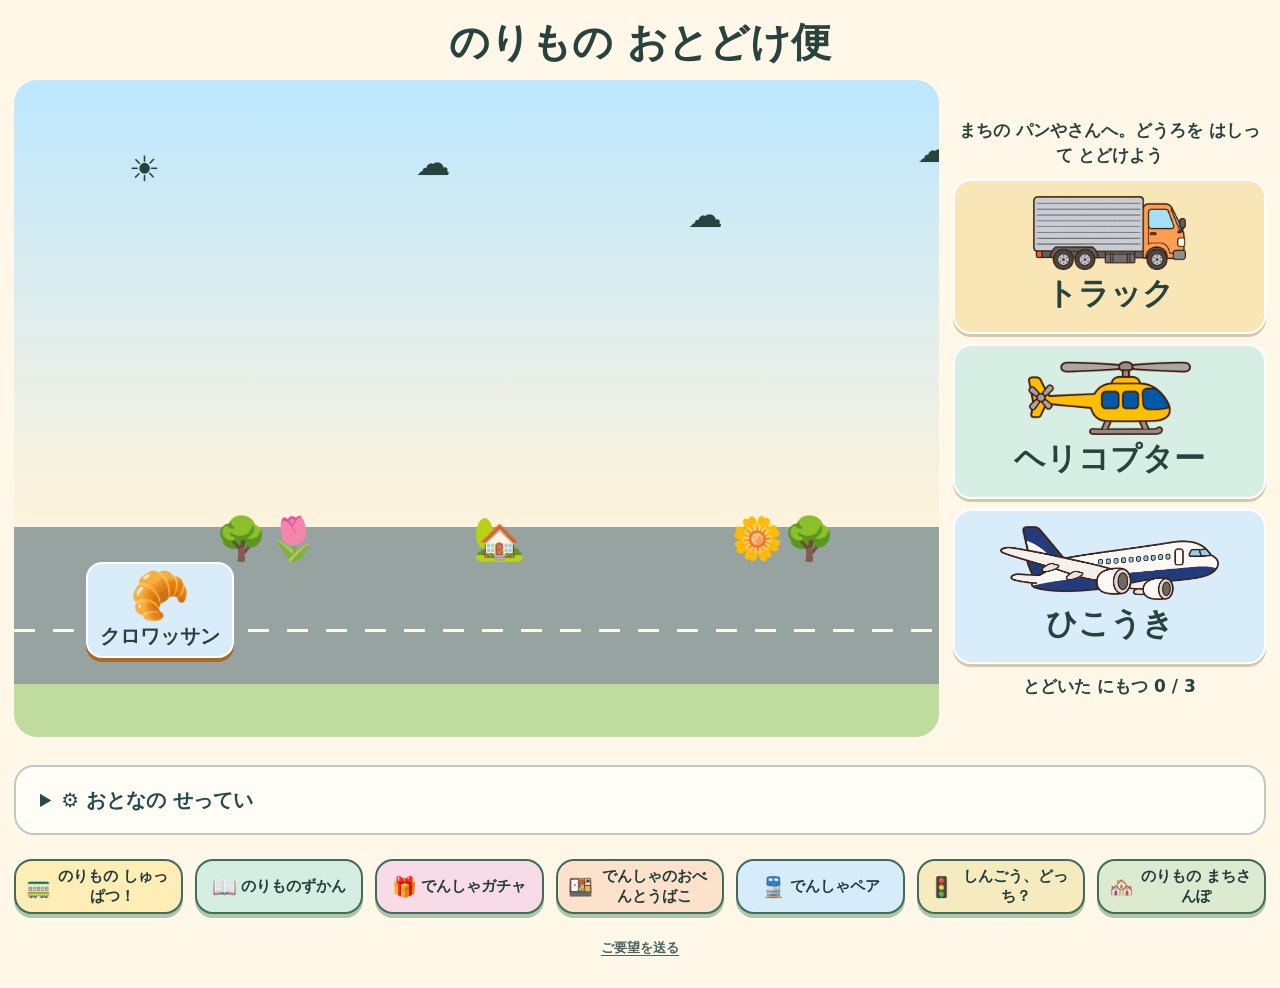
==== commit 0a77ba2d: "Enlarge play controls across vehicle games" ====
--- a/delivery/index.html
+++ b/delivery/index.html
@@ -56,7 +56,7 @@
 .town-games{display:inline-flex;align-items:center;min-height:44px;padding:0 12px;color:#463b33}
 </style>
 <link rel="stylesheet" href="../assets/train-game-links.css?v=2">
-<link rel="stylesheet" href="../assets/norimono-layout.css?v=2">
+<link rel="stylesheet" href="../assets/norimono-layout.css?v=3">
 <script src="../assets/toddler-controls.js?v=5" defer></script>
 <main data-game-audio class="norimono norimono-delivery">
 <header class="game-heading"><h1>のりもの おとどけ便</h1><button id="game-language" type="button" lang="en">English</button><button class="sound-toggle" id="sound" type="button" aria-pressed="true">🔊 おと</button></header>
--- a/assets/norimono-layout.css
+++ b/assets/norimono-layout.css
@@ -1,11 +1,12 @@
 /* See DESIGN_SYSTEM.md for the layout and control conventions. */
 .norimono [hidden] { display: none !important; }
 
-.norimono :is(.primary-action, #next.primary-action, #again.primary-action, #mode.primary-action) {
+.norimono .primary-action,
+.norimono :is(#next, #again, #mode).primary-action {
   display: flex;
   align-items: center;
   justify-content: center;
-  min-height: 72px;
+  min-height: 112px;
   padding: 12px;
   border: 4px solid #fff8cf;
   border-radius: 24px;
@@ -18,11 +19,13 @@
   overflow-wrap: anywhere;
   touch-action: manipulation;
 }
-.norimono :is(.primary-action, #next.primary-action, #again.primary-action, #mode.primary-action):active {
+.norimono .primary-action:active,
+.norimono :is(#next, #again, #mode).primary-action:active {
   transform: translateY(4px);
   box-shadow: 0 3px #084733;
 }
-.norimono :is(.primary-action, #next.primary-action, #again.primary-action, #mode.primary-action):focus-visible {
+.norimono .primary-action:focus-visible,
+.norimono :is(#next, #again, #mode).primary-action:focus-visible {
   outline: 3px solid #122c82;
   outline-offset: 3px;
 }
@@ -62,7 +65,6 @@
   .norimono-departure { grid-template-columns: minmax(0,1fr) minmax(220px,25%); grid-template-rows: auto auto auto auto auto; gap: 8px 14px; }
   .norimono-departure > .scene { height: var(--play); min-height: 0; }
   .norimono-departure > .go-row { align-self: center; }
-  .norimono-departure .go-row .go { min-height: 33dvh; }
   .norimono-departure .go-row .horn { width: 100%; }
   .norimono-departure .go-row .go { font-size: clamp(23px,3.4vw,48px); }
   .norimono-departure .go-icon { width: clamp(30px,4vw,46px); font-size: 28px; }
@@ -72,9 +74,9 @@
   .norimono-delivery .action-panel { display: flex; flex-direction: column; justify-content: center; gap: 10px; }
   .norimono-delivery #message, .norimono-delivery #progress { margin: 0; min-height: 0; }
   .norimono-delivery .vehicles { grid-template-columns: 1fr; gap: 10px; }
-  .norimono-delivery .vehicles button { min-height: clamp(65px,14dvh,117px); font-size: 21px; }
+  .norimono-delivery .vehicles button { font-size: clamp(22px, 2.5vw, 31px); }
   .norimono-delivery .vehicles button img { height: clamp(34px,9dvh,74px); }
-  .norimono-delivery #next { width: 100%; min-height: 78px; margin: 0; }
+  .norimono-delivery #next { margin: 0; }
   .norimono-delivery .destination-art { font-size: clamp(42px,7vw,84px); }
   .norimono-delivery .depot { min-height: 88px; font-size: 20px; }
   .norimono-delivery .courier { height: clamp(75px,15dvh,130px); }
@@ -83,14 +85,14 @@
   .norimono-switch .play { display: grid; grid-template-columns: minmax(0,1fr) minmax(220px,25%); gap: 14px; align-items: center; min-height: var(--play); }
   .norimono-switch .board { margin: 0; }
   .norimono-switch .controls { display: grid; grid-template-columns: 1fr; gap: 12px; }
-  .norimono-switch .controls button { width: 100%; min-height: clamp(68px,13dvh,110px); font-size: 22px; }
+  .norimono-switch .controls button { width: 100%; font-size: clamp(22px, 2.6vw, 32px); }
   .norimono-switch .controls #go { grid-column: 1; margin: 0; }
   .norimono-switch #message, .norimono-switch #progress { margin: 0; }
   .norimono-town { display: grid; grid-template-columns: minmax(0,1fr) minmax(210px,22%); gap: 8px 14px; align-items: center; }
   .norimono-town > header, .norimono-town > #status { grid-column: 1 / -1; }
   .norimono-town:not(.bigger) > #map { grid-area: 2 / 1; max-height: var(--play); margin: 0; }
   .norimono-town:not(.bigger) > nav.town-choices { grid-area: 2 / 2; display: grid; }
-  .norimono-town > nav.town-choices button { min-height: clamp(54px, 11dvh, 90px); font-size: 20px; }
+  .norimono-town > nav.town-choices button { font-size: 22px; }
   .norimono-gacha { grid-template-columns: minmax(0,1fr) minmax(220px,25%); gap: 8px 14px; }
   .norimono-gacha .stage { min-height: var(--play); display: flex; flex-direction: column; justify-content: center; }
   .norimono-gacha .train-area { min-height: clamp(180px,49dvh,490px); }
@@ -98,20 +100,20 @@
   .norimono-bento { grid-template-columns: minmax(0,1fr) minmax(220px,25%); gap: 8px 14px; }
   .norimono-bento #board { max-width: 100%; align-self: center; }
   .norimono-bento #tray { align-self: center; width: 100%; max-width: none; gap: 8px; }
-  .norimono-bento #tray .piece { min-height: clamp(65px,13dvh,107px)!important; }
-  .norimono-bento #tray .piece img { height: 55px!important; }
+  .norimono-bento #tray .piece { min-height: clamp(108px, 18dvh, 150px)!important; }
+  .norimono-bento #tray .piece img { height: clamp(58px, 10dvh, 86px)!important; }
   .norimono-pairs { grid-template-columns: minmax(0,1fr) minmax(220px,25%); gap: 8px 14px; }
   .norimono-pairs #board { max-width: none; }
   .norimono-pairs .card { height: clamp(130px,30dvh,300px); }
   .norimono-pairs #track { align-self: center; height: clamp(140px,27dvh,240px); }
-  .norimono-pairs #actions :is(#again, #mode).primary-action { min-height: 84px; font-size: clamp(18px,2.2vw,30px); }
+  .norimono-pairs #actions :is(#again, #mode).primary-action { min-height: 112px; font-size: clamp(21px,2.4vw,32px); }
   .norimono-book #browse { display: grid; grid-template-columns: minmax(0,1fr) minmax(170px,20%); align-items: center; gap: 8px 14px; }
   .norimono-book #hint { grid-column: 1/-1; }
   .norimono-book .cards { min-height: calc(var(--play) - 35px); grid-template-columns: repeat(3,minmax(0,1fr)); gap: 12px; }
   .norimono-book .cards .card { min-height: 0; }
   .norimono-book .cards .card img { height: clamp(72px,13dvh,124px); }
   .norimono-book #browse .pager { display: grid; justify-content: stretch; justify-items: stretch; gap: 14px; margin: 0; }
-  .norimono-book #browse .pager .arrow { width: 100%; min-height: 88px; }
+  .norimono-book #browse .pager .arrow { width: 100%; min-height: 105px; }
 }
 
 .parent-settings{grid-column:1/-1;width:100%;text-align:left;margin:28px 0 0;border:2px solid #bbccc3;border-radius:20px;background:#fffdf5;color:#234b50;overflow:hidden}
@@ -126,3 +128,30 @@
 .parent-volume { display: flex; align-items: center; flex-wrap: wrap; gap: 10px; }
 .parent-volume input { max-width: 45vw; }
 .norimono-town.bigger > .parent-settings { display: none; }
+
+/* Large targets for play actions, including touch layouts. */
+.norimono-departure .go-row #go { min-height: clamp(144px, 34dvh, 290px); }
+.norimono-departure .go-row #horn,
+.norimono-departure #work-action:not([hidden]) { min-height: 78px; }
+.norimono-departure .go-row #horn { min-width: 76px; }
+.norimono-delivery #depot { min-height: 96px; min-width: 114px; }
+.norimono-delivery .vehicles button { min-height: 100px; }
+.norimono-delivery #next { min-height: 115px; width: 100%; }
+.norimono-switch .controls button { min-height: 82px; }
+.norimono-switch .controls #go { min-height: 118px; width: 100%; }
+.norimono-switch .station { min-height: 64px; }
+.norimono-switch .lever { width: clamp(58px, 10vw, 100px); height: auto; aspect-ratio: 1; }
+.norimono-town .town-choices button { min-height: 76px; }
+.norimono-town .hit { stroke: transparent; stroke-width: 24px; }
+.norimono-town .vehicle:focus-visible .hit { stroke-width: 3px; }
+.norimono-gacha #train-button { min-height: 180px; }
+.norimono-bento #again { width: 100%; }
+.norimono-book .pager .arrow { min-height: 96px; }
+
+@media (orientation: landscape) and (min-width: 740px) and (min-height: 360px) {
+  .norimono-delivery .vehicles button { min-height: clamp(100px, 18dvh, 155px); }
+  .norimono-delivery #next { min-height: 135px; }
+  .norimono-switch .controls button { min-height: clamp(94px, 17dvh, 145px); }
+  .norimono-switch .controls #go { min-height: clamp(118px, 23dvh, 195px); }
+  .norimono-town .town-choices button { min-height: clamp(78px, 14dvh, 115px); }
+}
